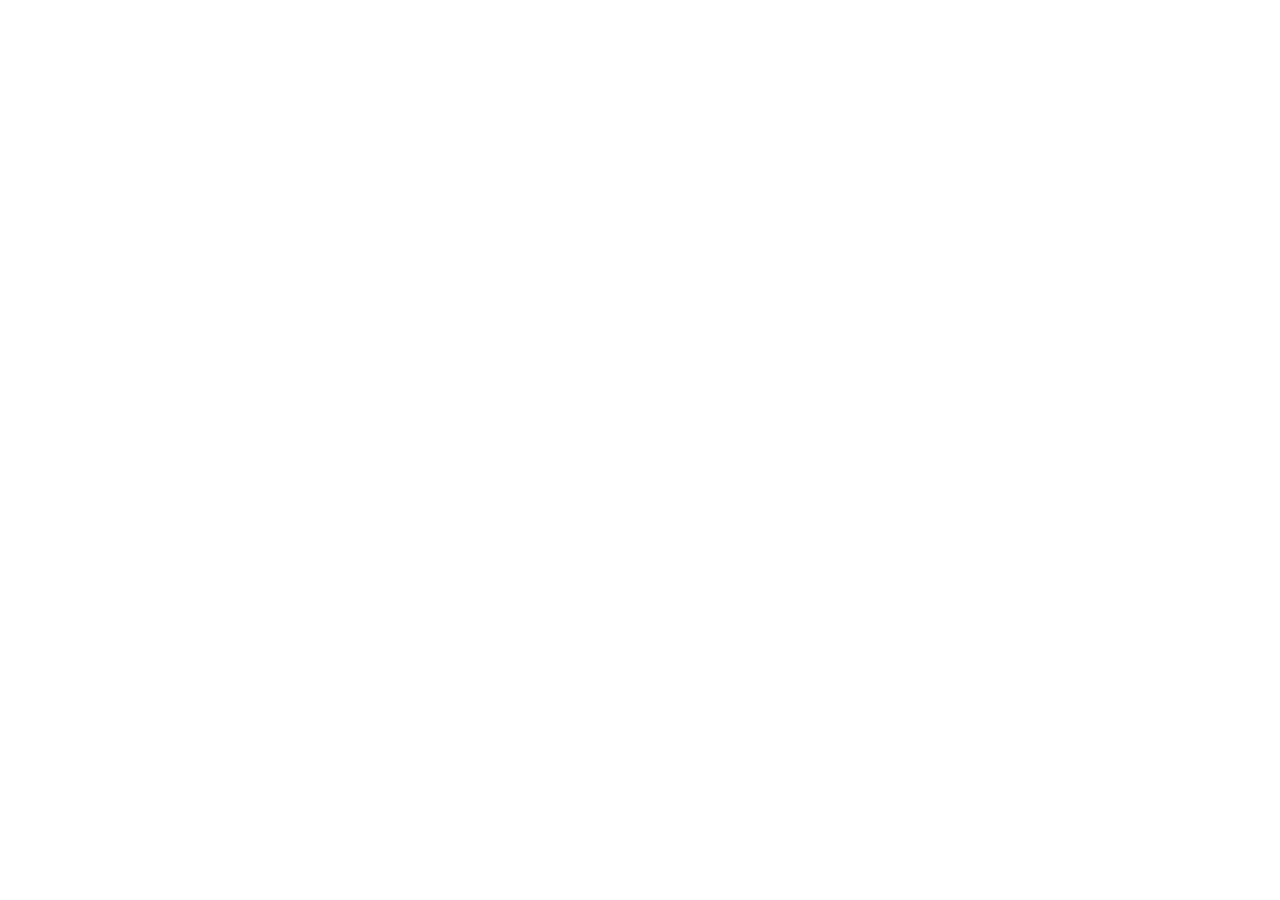
==== dashboard.html @ 4dab65a1 "Travel Planner" ====
<!DOCTYPE html>
<html lang="en">
  <head>
    <meta charset="UTF-8" />
    <meta name="viewport" content="width=device-width, initial-scale=1.0" />
    <meta http-equiv="refresh" content="0; url=http://127.0.0.1:8000/dashboard" />
    <title>Travel App | Dashboard</title>
    <link rel="stylesheet" href="styles.css" />
    <script>window.location.replace('http://127.0.0.1:8000/dashboard');</script>
  </head>
  <body class="dashboard-body">
    <div class="dashboard-shell">
      <aside class="sidebar">
        <div class="brand-wrap sidebar-brand">
          <span class="brand-badge">T</span>
          <h1>TravelMate</h1>
        </div>

        <nav class="nav-links">
          <a href="#" class="active">Overview</a>
          <a href="#">Trips</a>
          <a href="#">Bookings</a>
          <a href="#">Profile</a>
        </nav>

        <button id="logoutBtn" class="secondary-btn">Logout</button>
      </aside>

      <main class="dashboard-content">
        <header class="topbar">
          <div>
            <p class="eyebrow">Dashboard</p>
            <h2 id="welcomeText">Welcome</h2>
          </div>
          <button id="showTripFormBtn" class="primary-btn small">Plan a trip</button>
        </header>

        <section class="stats-grid">
          <article class="stat-card accent-blue">
            <span>Total trips</span>
            <strong id="totalTrips">0</strong>
          </article>
          <article class="stat-card accent-green">
            <span>Completed</span>
            <strong id="completedTrips">0</strong>
          </article>
          <article class="stat-card accent-orange">
            <span>Upcoming</span>
            <strong id="upcomingTrips">0</strong>
          </article>
        </section>

        <section id="tripFormPanel" class="panel trip-form-panel" hidden>
          <div class="panel-header">
            <h3 id="tripFormTitle">Plan a new trip</h3>
            <button id="cancelTripBtn" class="text-btn" type="button">Cancel</button>
          </div>
          <form id="tripForm" class="trip-form">
            <input type="hidden" id="tripId" />
            <label>
              Starting from
              <input id="tripOrigin" type="text" placeholder="Mumbai, India" required />
            </label>
            <label>
              Destination
              <input id="tripDestination" type="text" placeholder="Paris, France" required />
            </label>
            <label>
              Start date
              <input id="tripStartDate" type="date" required />
            </label>
            <label>
              End date
              <input id="tripEndDate" type="date" required />
            </label>
            <label>
              Status
              <select id="tripStatus">
                <option value="upcoming">Upcoming</option>
                <option value="completed">Completed</option>
              </select>
            </label>
            <label>
              Route
              <select id="tripRoute">
                <option value="direct">Direct</option>
                <option value="stops">Has stops</option>
              </select>
            </label>
            <label id="tripTransportField">
              Travelling by
              <select id="tripTransport">
                <option value="Flight">Flight</option>
                <option value="Train">Train</option>
                <option value="Car">Car</option>
                <option value="Bus">Bus</option>
                <option value="Ship">Ship</option>
              </select>
            </label>
            <label id="stopsField" hidden>
              Stops
              <textarea id="tripStops" rows="3" placeholder="Enter each stop on a new line&#10;Example: B"></textarea>
            </label>
            <div id="tripLegsField" class="trip-legs" hidden>
              <strong>Travel method for each leg</strong>
              <div id="tripLegs"></div>
            </div>
            <button class="primary-btn small" type="submit">Save trip</button>
          </form>
        </section>

        <section class="panel">
          <div class="panel-header">
            <h3>Trip history</h3>
          </div>

          <p id="emptyTrips" class="empty-state">No trips yet. Plan your first trip to see it here.</p>
          <ul id="tripHistory" class="activity-list" aria-live="polite"></ul>
        </section>
      </main>
    </div>

    <script src="script.js"></script>
  </body>
</html>
---- styles.css ----
:root {
  --bg: #f3f7ff;
  --card: #ffffff;
  --primary: #4f46e5;
  --primary-dark: #3730a3;
  --accent: #0ea5e9;
  --text: #111827;
  --muted: #6b7280;
  --success: #10b981;
  --danger: #ef4444;
  --border: #e5e7eb;
  --shadow: 0 20px 45px rgba(79, 70, 229, 0.12);
}

* {
  box-sizing: border-box;
}

[hidden] {
  display: none !important;
}

body {
  margin: 0;
  min-height: 100vh;
  font-family: Arial, Helvetica, sans-serif;
  background: linear-gradient(135deg, #eef6ff 0%, #e8ecff 100%);
  color: var(--text);
}

button,
input,
select,
textarea {
  font: inherit;
}

.auth-shell {
  min-height: 100vh;
  display: grid;
  place-items: center;
  padding: 24px;
}

.auth-card {
  width: min(100%, 420px);
  background: var(--card);
  border-radius: 24px;
  padding: 30px 28px;
  box-shadow: var(--shadow);
}

.brand-wrap {
  display: flex;
  align-items: center;
  gap: 12px;
  margin-bottom: 18px;
}

.brand-badge {
  display: inline-flex;
  align-items: center;
  justify-content: center;
  width: 40px;
  height: 40px;
  border-radius: 12px;
  background: linear-gradient(135deg, var(--primary), var(--accent));
  color: white;
  font-weight: 700;
}

.brand-wrap h1 {
  margin: 0;
  font-size: 1.6rem;
}

h2 {
  margin: 0;
  font-size: 2rem;
}

.subtitle {
  margin: 8px 0 22px;
  color: var(--muted);
}

.auth-form {
  display: flex;
  flex-direction: column;
  gap: 18px;
}

.auth-form label {
  display: flex;
  flex-direction: column;
  gap: 8px;
  font-weight: 600;
  color: var(--text);
}

.auth-form input {
  border: 1px solid var(--border);
  border-radius: 12px;
  padding: 12px 14px;
  background: #f9fafb;
  transition: border-color 0.2s, box-shadow 0.2s;
}

.auth-form input:focus {
  outline: none;
  border-color: var(--primary);
  box-shadow: 0 0 0 4px rgba(79, 70, 229, 0.1);
}

.primary-btn,
.secondary-btn {
  border: none;
  border-radius: 12px;
  cursor: pointer;
  transition: transform 0.2s ease, opacity 0.2s ease;
}

.primary-btn {
  padding: 12px 18px;
  background: linear-gradient(135deg, var(--primary), var(--accent));
  color: white;
  font-weight: 700;
  margin-top: 10px;
}

.primary-btn:hover,
.secondary-btn:hover {
  transform: translateY(-1px);
}

.secondary-btn {
  padding: 10px 16px;
  background: #eef2ff;
  color: var(--primary-dark);
  font-weight: 700;
}

.message {
  min-height: 20px;
  margin-top: 16px;
  color: var(--danger);
  font-size: 0.95rem;
}

.message.success {
  color: var(--success);
}

.switch-link {
  margin-top: 18px;
  text-align: center;
  color: var(--muted);
}

.switch-link a {
  color: var(--primary);
  text-decoration: none;
  font-weight: 700;
}

.dashboard-body {
  background: #f5f7ff;
}

.dashboard-shell {
  display: grid;
  grid-template-columns: 260px 1fr;
  min-height: 100vh;
}

.sidebar {
  background: #111827;
  color: white;
  padding: 28px 22px;
  display: flex;
  flex-direction: column;
  gap: 28px;
}

.sidebar-brand {
  margin-bottom: 10px;
}

.nav-links {
  display: flex;
  flex-direction: column;
  gap: 8px;
}

.nav-links a {
  color: rgba(255, 255, 255, 0.8);
  text-decoration: none;
  padding: 12px 14px;
  border-radius: 10px;
  font-weight: 600;
}

.nav-links a.active,
.nav-links a:hover {
  background: rgba(255, 255, 255, 0.08);
  color: white;
}

.dashboard-content {
  padding: 32px;
}

.topbar {
  display: flex;
  align-items: center;
  justify-content: space-between;
  gap: 12px;
  margin-bottom: 28px;
}

.eyebrow {
  margin: 0 0 6px;
  color: var(--muted);
  text-transform: uppercase;
  letter-spacing: 0.14em;
  font-size: 0.72rem;
  font-weight: 700;
}

.topbar h2 {
  font-size: clamp(1.8rem, 3vw, 2.4rem);
}

.primary-btn.small {
  margin-top: 0;
  padding: 10px 16px;
}

.stats-grid {
  display: grid;
  grid-template-columns: repeat(3, minmax(180px, 1fr));
  gap: 20px;
  margin-bottom: 28px;
}

.stat-card {
  background: white;
  border-radius: 18px;
  padding: 24px 20px;
  box-shadow: 0 12px 30px rgba(17, 24, 39, 0.06);
  display: flex;
  flex-direction: column;
  gap: 12px;
}

.stat-card span {
  color: var(--muted);
  font-weight: 600;
}

.stat-card strong {
  font-size: 2rem;
}

.accent-blue { border-top: 5px solid #3b82f6; }
.accent-green { border-top: 5px solid #10b981; }
.accent-orange { border-top: 5px solid #f59e0b; }

.panel {
  background: white;
  border-radius: 18px;
  padding: 24px;
  box-shadow: 0 12px 30px rgba(17, 24, 39, 0.06);
}

.panel-header {
  display: flex;
  align-items: center;
  justify-content: space-between;
  margin-bottom: 18px;
}

.panel-header h3 {
  margin: 0;
  font-size: 1.2rem;
}

.panel-header a {
  color: var(--primary);
  text-decoration: none;
  font-weight: 700;
}

.activity-list {
  list-style: none;
  padding: 0;
  margin: 0;
  display: flex;
  flex-direction: column;
  gap: 16px;
}

.activity-list li {
  display: flex;
  align-items: center;
  gap: 12px;
  color: var(--text);
  padding: 12px 0;
  border-bottom: 1px solid var(--border);
}

.trip-form-panel {
  margin-bottom: 28px;
}

.trip-form {
  display: grid;
  grid-template-columns: repeat(2, minmax(0, 1fr));
  gap: 16px;
}

.trip-form label {
  display: flex;
  flex-direction: column;
  gap: 7px;
  font-weight: 600;
}

.trip-form input,
.trip-form select,
.trip-form textarea {
  border: 1px solid var(--border);
  border-radius: 10px;
  padding: 11px 12px;
  background: #f9fafb;
}

.trip-form textarea {
  resize: vertical;
}

.trip-legs {
  grid-column: 1 / -1;
  display: flex;
  flex-direction: column;
  gap: 10px;
}

.trip-preferences-fields {
  display: contents;
}

.trip-preferences-fields[hidden] {
  display: none;
}

.full-width {
  grid-column: 1 / -1;
}

.trip-leg {
  display: grid;
  grid-template-columns: 1fr minmax(130px, 180px);
  align-items: center;
  gap: 12px;
  border: 1px solid var(--border);
  border-radius: 10px;
  padding: 10px 12px;
  background: #f9fafb;
}

.trip-leg span {
  font-weight: 600;
}

.trip-form .primary-btn {
  width: fit-content;
  margin: 0;
}

.text-btn,
.trip-action {
  border: 0;
  background: transparent;
  color: var(--primary);
  cursor: pointer;
  font-weight: 700;
  padding: 6px;
}

.trip-action.delete {
  color: var(--danger);
}

.trip-item {
  display: flex;
  align-items: flex-start;
  justify-content: space-between;
  gap: 18px;
  padding: 16px 0;
  border-bottom: 1px solid var(--border);
}

.trip-details {
  display: flex;
  flex-direction: column;
  gap: 4px;
}

.trip-details small,
.empty-state {
  color: var(--muted);
}

.trip-preferences {
  color: var(--text-primary);
}

.itinerary-btn {
  align-self: flex-start;
  margin-top: 10px;
}

.itinerary-result {
  margin-top: 12px;
  padding: 14px;
  border-radius: 10px;
  background: #f4f8ff;
  color: var(--text-primary);
}

.itinerary-result h4,
.itinerary-result p {
  margin: 0 0 8px;
}

.itinerary-result ol {
  margin: 0;
  padding-left: 22px;
}

.itinerary-result li + li {
  margin-top: 7px;
}

.route-visual {
  width: min(100%, 560px);
  margin: 6px 0 2px;
  overflow: hidden;
}

.route-visual svg {
  display: block;
  width: 100%;
  min-width: 360px;
  height: auto;
}

.route-curve {
  fill: none;
  stroke: var(--primary);
  stroke-width: 4;
  stroke-linecap: round;
  stroke-dasharray: 8 7;
}

.route-node {
  stroke: white;
  stroke-width: 3;
}

.route-node.start { fill: #10b981; }
.route-node.stop { fill: #f59e0b; }
.route-node.end { fill: #ef4444; }

.route-label {
  fill: var(--text);
  font-size: 16px;
  font-weight: 700;
}

.route-icon {
  font-size: 28px;
}

.trip-actions {
  display: flex;
  gap: 4px;
}

.trip-actions form {
  margin: 0;
}

.trip-history-list {
  display: flex;
  flex-direction: column;
}

.dot {
  display: inline-block;
  width: 11px;
  height: 11px;
  border-radius: 50%;
}

.dot.blue { background: #3b82f6; }
.dot.green { background: #10b981; }
.dot.orange { background: #f59e0b; }

@media (max-width: 780px) {
  .dashboard-shell {
    grid-template-columns: 1fr;
  }

  .sidebar {
    gap: 20px;
  }

  .stats-grid {
    grid-template-columns: 1fr;
  }

  .topbar {
    flex-direction: column;
    align-items: flex-start;
  }

  .trip-form {
    grid-template-columns: 1fr;
  }

  .trip-leg {
    grid-template-columns: 1fr;
  }

  .trip-item {
    flex-direction: column;
  }
}

/* Travel dashboard refresh */
:root { --ink: #17202f; --soft-ink: #657085; --canvas: #f6f8fc; --line: #e7ebf2; --ocean: #1f71ea; --ocean-dark: #1555bb; --mint: #e8f7f1; --surface: #fff; --radius: 20px; }
.dashboard-body { background: var(--canvas); color: var(--ink); font-family: Inter, ui-sans-serif, system-ui, -apple-system, BlinkMacSystemFont, "Segoe UI", sans-serif; }
.dashboard-shell { grid-template-columns: 250px minmax(0, 1fr); }
.sidebar { position: sticky; top: 0; height: 100vh; padding: 28px 18px 20px; background: #10233f; gap: 24px; }
.sidebar-brand { color: #fff; text-decoration: none; font-size: 1.25rem; font-weight: 800; margin: 0 8px; }
.sidebar-brand .brand-badge { background: linear-gradient(135deg, #59d5e8, #3778f2); }
.nav-links { gap: 5px; }
.nav-links a { padding: 12px 14px; font-size: .93rem; letter-spacing: .01em; }
.nav-links a.active, .nav-links a:hover { background: rgba(111, 191, 255, .18); box-shadow: inset 3px 0 #66d9ef; }
.sidebar-bottom { margin-top: auto; padding: 14px 8px 0; border-top: 1px solid rgba(255,255,255,.13); }
.mini-profile { display: flex; gap: 10px; align-items: center; color: #fff; margin-bottom: 15px; }
.mini-profile > span { display: grid; place-items: center; width: 34px; height: 34px; border-radius: 50%; background: #57c7e4; color: #10233f; font-weight: 800; }
.mini-profile b, .mini-profile small { display: block; max-width: 160px; overflow: hidden; text-overflow: ellipsis; white-space: nowrap; }
.mini-profile small { margin-top: 2px; color: #b8c8dc; font-size: .7rem; }
.logout-link { color: #d9e8fa; text-decoration: none; font-weight: 700; font-size: .9rem; }
.dashboard-content { width: min(1440px, 100%); margin: 0 auto; padding: 36px clamp(20px, 4vw, 56px) 64px; }
.topbar { align-items: flex-end; margin-bottom: 30px; }
.topbar h1, .content-heading h2 { margin: 0; font-size: clamp(1.8rem, 3vw, 2.55rem); letter-spacing: -.045em; }
.header-copy { color: var(--soft-ink); margin: 9px 0 0; }
.eyebrow, .section-kicker, .overline { color: var(--ocean); font-size: .7rem; letter-spacing: .14em; font-weight: 800; text-transform: uppercase; }
.top-actions { display: flex; align-items: center; gap: 12px; }
.destination-search { display: flex; align-items: center; gap: 8px; width: 220px; padding: 0 12px; border: 1px solid var(--line); border-radius: 12px; background: #fff; color: var(--soft-ink); }
.destination-search input { width: 100%; border: 0; outline: 0; padding: 11px 0; background: transparent; font-size: .9rem; }
.primary-btn { background: linear-gradient(135deg, #2d8cf0, #2564dc); box-shadow: 0 8px 18px rgba(37,100,220,.18); }
.primary-btn:hover { box-shadow: 0 12px 24px rgba(37,100,220,.28); }
.plan-btn { text-decoration: none; margin: 0; white-space: nowrap; }
.stats-grid { grid-template-columns: repeat(4, minmax(0, 1fr)); gap: 14px; margin-bottom: 30px; }
.stat-card { min-height: 112px; padding: 18px; border: 1px solid #edf0f5; border-radius: 16px; box-shadow: 0 8px 24px rgba(22,41,71,.05); display: flex; flex-direction: row; align-items: center; gap: 12px; }
.stat-card small { color: var(--soft-ink); font-weight: 650; display: block; margin-bottom: 5px; }
.stat-card strong { font-size: 1.4rem; letter-spacing: -.03em; }
.stat-icon { display: grid; place-items: center; min-width: 42px; height: 42px; border-radius: 13px; font-weight: 800; }
.stat-icon.blue { background: #e9f3ff; color: #2275e4; }.stat-icon.purple { background: #f0edff; color: #7454d9; }.stat-icon.green { background: #e6f8ef; color: #1aab70; }.stat-icon.orange { background: #fff2e4; color: #de7b18; }
.content-heading { display: flex; align-items: flex-end; justify-content: space-between; gap: 15px; margin: 4px 0 18px; }.content-heading h2 { font-size: 1.65rem; }
.map-link { color: var(--ocean); font-weight: 750; text-decoration: none; }.map-link:hover { color: var(--ocean-dark); }
.destination-card { overflow: hidden; margin-bottom: 26px; border: 1px solid #e9edf4; border-radius: var(--radius); background: var(--surface); box-shadow: 0 14px 34px rgba(21,45,80,.08); }
.destination-image { position: relative; height: clamp(190px, 25vw, 310px); overflow: hidden; background: #dce8f8; }.destination-image img { width: 100%; height: 100%; object-fit: cover; display: block; transition: transform .5s ease; }.destination-card:hover .destination-image img { transform: scale(1.035); }
.trip-status { position: absolute; top: 16px; right: 16px; padding: 6px 10px; border-radius: 99px; background: rgba(11,31,55,.78); color: #fff; text-transform: capitalize; font-size: .76rem; font-weight: 800; backdrop-filter: blur(8px); }
.trip-summary { display: flex; align-items: flex-end; justify-content: space-between; gap: 24px; padding: 24px; }.trip-summary h3 { margin: 3px 0 5px; font-size: clamp(1.7rem, 3vw, 2.25rem); letter-spacing: -.045em; }.trip-date, .muted { color: var(--soft-ink); }.trip-date { margin: 0; }
.trip-facts { display: grid; grid-template-columns: repeat(4, minmax(105px, 1fr)); flex: 1; gap: 13px; }.trip-facts span { min-width: 0; overflow: hidden; color: #3b4657; font-size: .86rem; text-overflow: ellipsis; white-space: nowrap; }.trip-facts b { display: block; color: #8993a4; margin-bottom: 4px; font-size: .67rem; letter-spacing: .08em; text-transform: uppercase; }
.trip-actions-card { display: flex; align-items: center; gap: 8px; }.trip-actions-card form { margin: 0; }.icon-btn { padding: 10px 13px; text-decoration: none; }.text-danger { border: 0; background: transparent; color: #d84b55; cursor: pointer; font-weight: 750; padding: 10px 5px; }
.map-panel { border-top: 1px solid var(--line); }.map-panel summary { cursor: pointer; padding: 16px 24px; color: #273650; font-weight: 800; }.map-grid { display: grid; grid-template-columns: .8fr 1.2fr; gap: 20px; padding: 0 24px 24px; }.map-grid > div { padding: 15px; border-radius: 14px; background: #f6f9fe; }.map-grid p { margin: 0 0 11px; line-height: 1.5; }.map-grid iframe { width: 100%; min-height: 225px; border: 0; border-radius: 14px; background: #e8edf5; }
.itinerary-drawer { margin: 0 24px 24px; border: 1px solid #dbe8fb; border-radius: 16px; background: linear-gradient(135deg,#f7fbff,#f8f6ff); }.itinerary-drawer h4 { font-size: 1.15rem; }.itinerary-drawer ol { display: grid; grid-template-columns: repeat(auto-fit, minmax(220px, 1fr)); gap: 10px; padding: 0; list-style: none; counter-reset: item; }.itinerary-drawer li { position: relative; margin: 0 !important; padding: 14px 14px 14px 45px; border-radius: 12px; background: #fff; color: #4a5568; line-height: 1.45; }.itinerary-drawer li::before { content: counter(item); counter-increment: item; position: absolute; left: 13px; top: 14px; display: grid; place-items: center; width: 23px; height: 23px; border-radius: 50%; background: #dcecff; color: var(--ocean); font-size: .72rem; font-weight: 800; }.itinerary-drawer li strong { display: block; color: var(--ink); margin-bottom: 3px; }.itinerary-btn { margin: 0; }
.trip-utility-grid { display: grid; grid-template-columns: 1.3fr repeat(3, 1fr); gap: 12px; padding: 0 24px 24px; }.utility-card { min-height: 185px; padding: 17px; border: 1px solid var(--line); border-radius: 15px; background: #fff; }.utility-card h4 { margin: 5px 0 8px; font-size: 1rem; }.utility-card p { margin: 0; font-size: .84rem; line-height: 1.55; }.budget-card { grid-row: span 1; }.budget-row { display: grid; grid-template-columns: 95px 1fr auto; gap: 8px; align-items: center; margin-top: 8px; color: #526071; font-size: .75rem; }.budget-row strong { color: var(--ink); font-size: .75rem; }.budget-meter { height: 6px; overflow: hidden; border-radius: 9px; background: #eaf0f7; }.budget-meter i { display: block; width: var(--portion); height: 100%; border-radius: inherit; background: linear-gradient(90deg,#50b7f0,#3678e8); }.budget-total { display: flex; justify-content: space-between; margin-top: 12px; padding-top: 10px; border-top: 1px solid var(--line); font-size: .82rem; }.budget-total strong { color: var(--ocean); }
.history-row { display: flex; align-items: center; justify-content: space-between; gap: 12px; padding: 19px 22px; margin-bottom: 10px; border: 1px solid var(--line); border-radius: 14px; background: #fff; }.history-row b, .history-row span { display: block; }.history-row span { margin-top: 4px; color: var(--soft-ink); font-size: .85rem; }.empty-hero { padding: 55px 26px; border: 1px dashed #bed2ec; border-radius: var(--radius); background: linear-gradient(135deg,#f1f8ff,#fff); text-align: center; }.empty-hero h2 { margin: 5px 0; }.empty-hero p:not(.section-kicker) { color: var(--soft-ink); }.empty-hero .primary-btn { display: inline-block; margin-top: 10px; text-decoration: none; }
.panel { border: 1px solid var(--line); box-shadow: 0 12px 28px rgba(21,45,80,.05); }.trip-form-panel h2 { margin: 0; }.trip-form input,.trip-form select,.trip-form textarea { border-color: #dce3ed; background: #fff; }.trip-form input:focus,.trip-form select:focus,.trip-form textarea:focus { outline: 3px solid #ddecff; border-color: var(--ocean); }
@media (max-width: 1120px) { .stats-grid { grid-template-columns: repeat(2, 1fr); }.trip-summary { display: grid; grid-template-columns: 1fr auto; }.trip-facts { grid-column: 1 / -1; }.trip-utility-grid { grid-template-columns: repeat(2, 1fr); }.budget-card { grid-column: span 2; } }
@media (max-width: 780px) { .dashboard-shell { grid-template-columns: 1fr; }.sidebar { position: static; height: auto; padding: 16px; gap: 14px; }.nav-links { display: grid; grid-template-columns: repeat(3, 1fr); }.nav-links a { padding: 9px 8px; font-size: .72rem; text-align: center; }.sidebar-bottom { display: none; }.dashboard-content { padding: 24px 16px 44px; }.topbar { align-items: flex-start; }.top-actions { width: 100%; flex-wrap: wrap; }.destination-search { flex: 1; min-width: 180px; }.stats-grid { grid-template-columns: 1fr 1fr; }.stat-card { min-height: 93px; padding: 13px; }.stat-icon { min-width: 34px; height: 34px; }.stat-card strong { font-size: 1.15rem; }.trip-summary { display: flex; flex-direction: column; align-items: stretch; padding: 19px; }.trip-facts { width: 100%; grid-template-columns: 1fr 1fr; }.trip-actions-card { flex-wrap: wrap; }.map-grid { grid-template-columns: 1fr; padding: 0 16px 16px; }.map-panel summary { padding: 14px 16px; }.trip-utility-grid { grid-template-columns: 1fr; padding: 0 16px 16px; }.budget-card { grid-column: auto; }.itinerary-drawer { margin: 0 16px 16px; }.content-heading { align-items: center; }.content-heading h2 { font-size: 1.4rem; } }
@media (max-width: 430px) { .nav-links { grid-template-columns: 1fr 1fr; }.stats-grid { grid-template-columns: 1fr; }.plan-btn { width: 100%; text-align: center; }.destination-search { width: 100%; flex-basis: 100%; }.trip-facts { grid-template-columns: 1fr; }.history-row { align-items: flex-start; flex-direction: column; } }
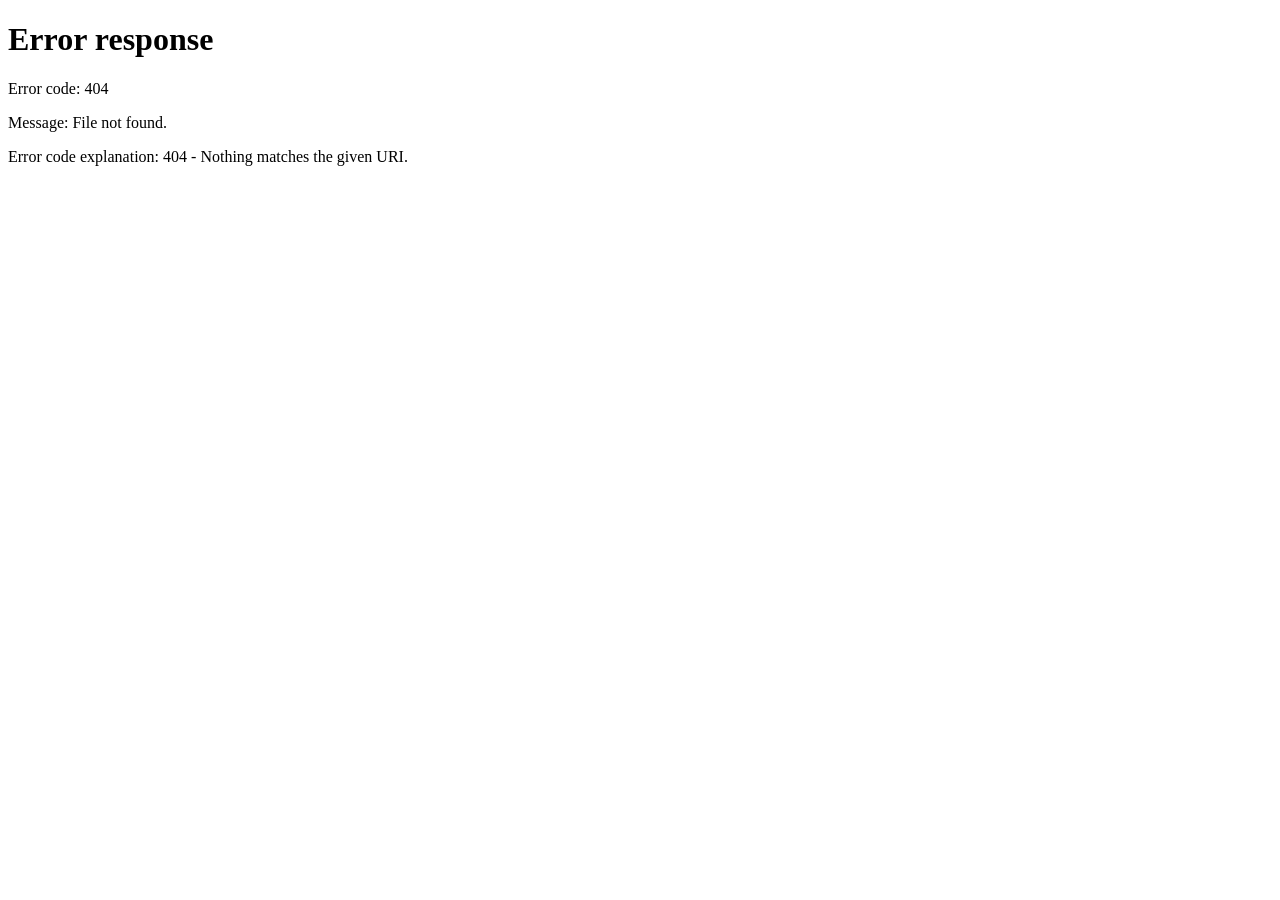
==== commit a76da909: "updated" ====
--- a/dashboard.html
+++ b/dashboard.html
@@ -3,10 +3,10 @@
   <head>
     <meta charset="UTF-8" />
     <meta name="viewport" content="width=device-width, initial-scale=1.0" />
-    <meta http-equiv="refresh" content="0; url=http://127.0.0.1:8000/dashboard" />
+    <meta http-equiv="refresh" content="0; url=/dashboard" />
     <title>Travel App | Dashboard</title>
     <link rel="stylesheet" href="styles.css" />
-    <script>window.location.replace('http://127.0.0.1:8000/dashboard');</script>
+    <script>window.location.replace('/dashboard');</script>
   </head>
   <body class="dashboard-body">
     <div class="dashboard-shell">
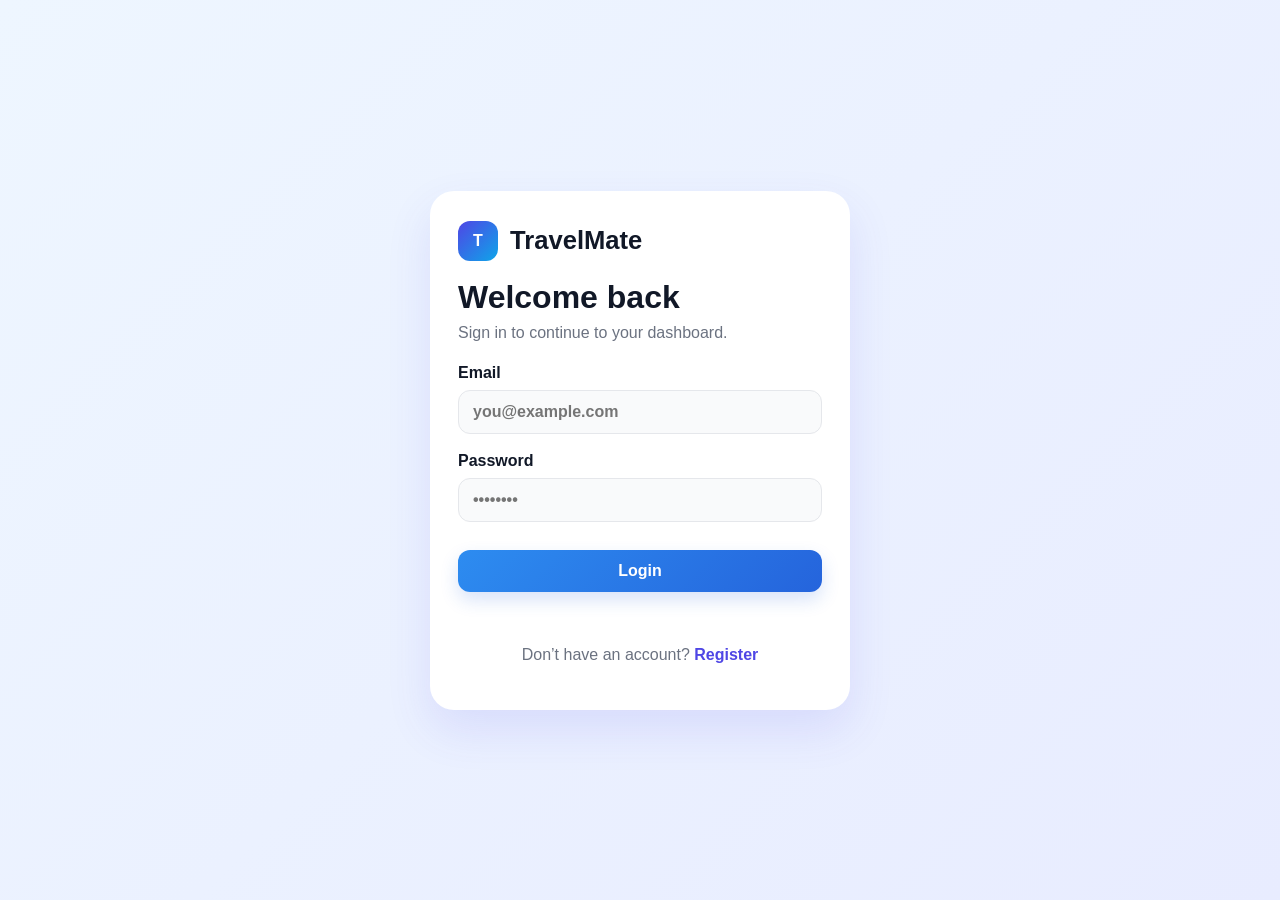
==== commit c12867f9: "replaced file" ====
--- a/dashboard.html
+++ b/dashboard.html
@@ -3,10 +3,8 @@
   <head>
     <meta charset="UTF-8" />
     <meta name="viewport" content="width=device-width, initial-scale=1.0" />
-    <meta http-equiv="refresh" content="0; url=/dashboard" />
     <title>Travel App | Dashboard</title>
     <link rel="stylesheet" href="styles.css" />
-    <script>window.location.replace('/dashboard');</script>
   </head>
   <body class="dashboard-body">
     <div class="dashboard-shell">
@@ -80,6 +78,20 @@
                 <option value="completed">Completed</option>
               </select>
             </label>
+            <div id="upcomingFields" class="trip-preferences-fields">
+              <label>
+                Budget
+                <input id="tripBudget" type="number" min="0" step="0.01" placeholder="50000" />
+              </label>
+              <label>
+                Number of people
+                <input id="tripPeople" type="number" min="1" step="1" placeholder="2" />
+              </label>
+              <label class="full-width">
+                Interests
+                <input id="tripInterests" type="text" placeholder="food, nature, museums" />
+              </label>
+            </div>
             <label>
               Route
               <select id="tripRoute">
